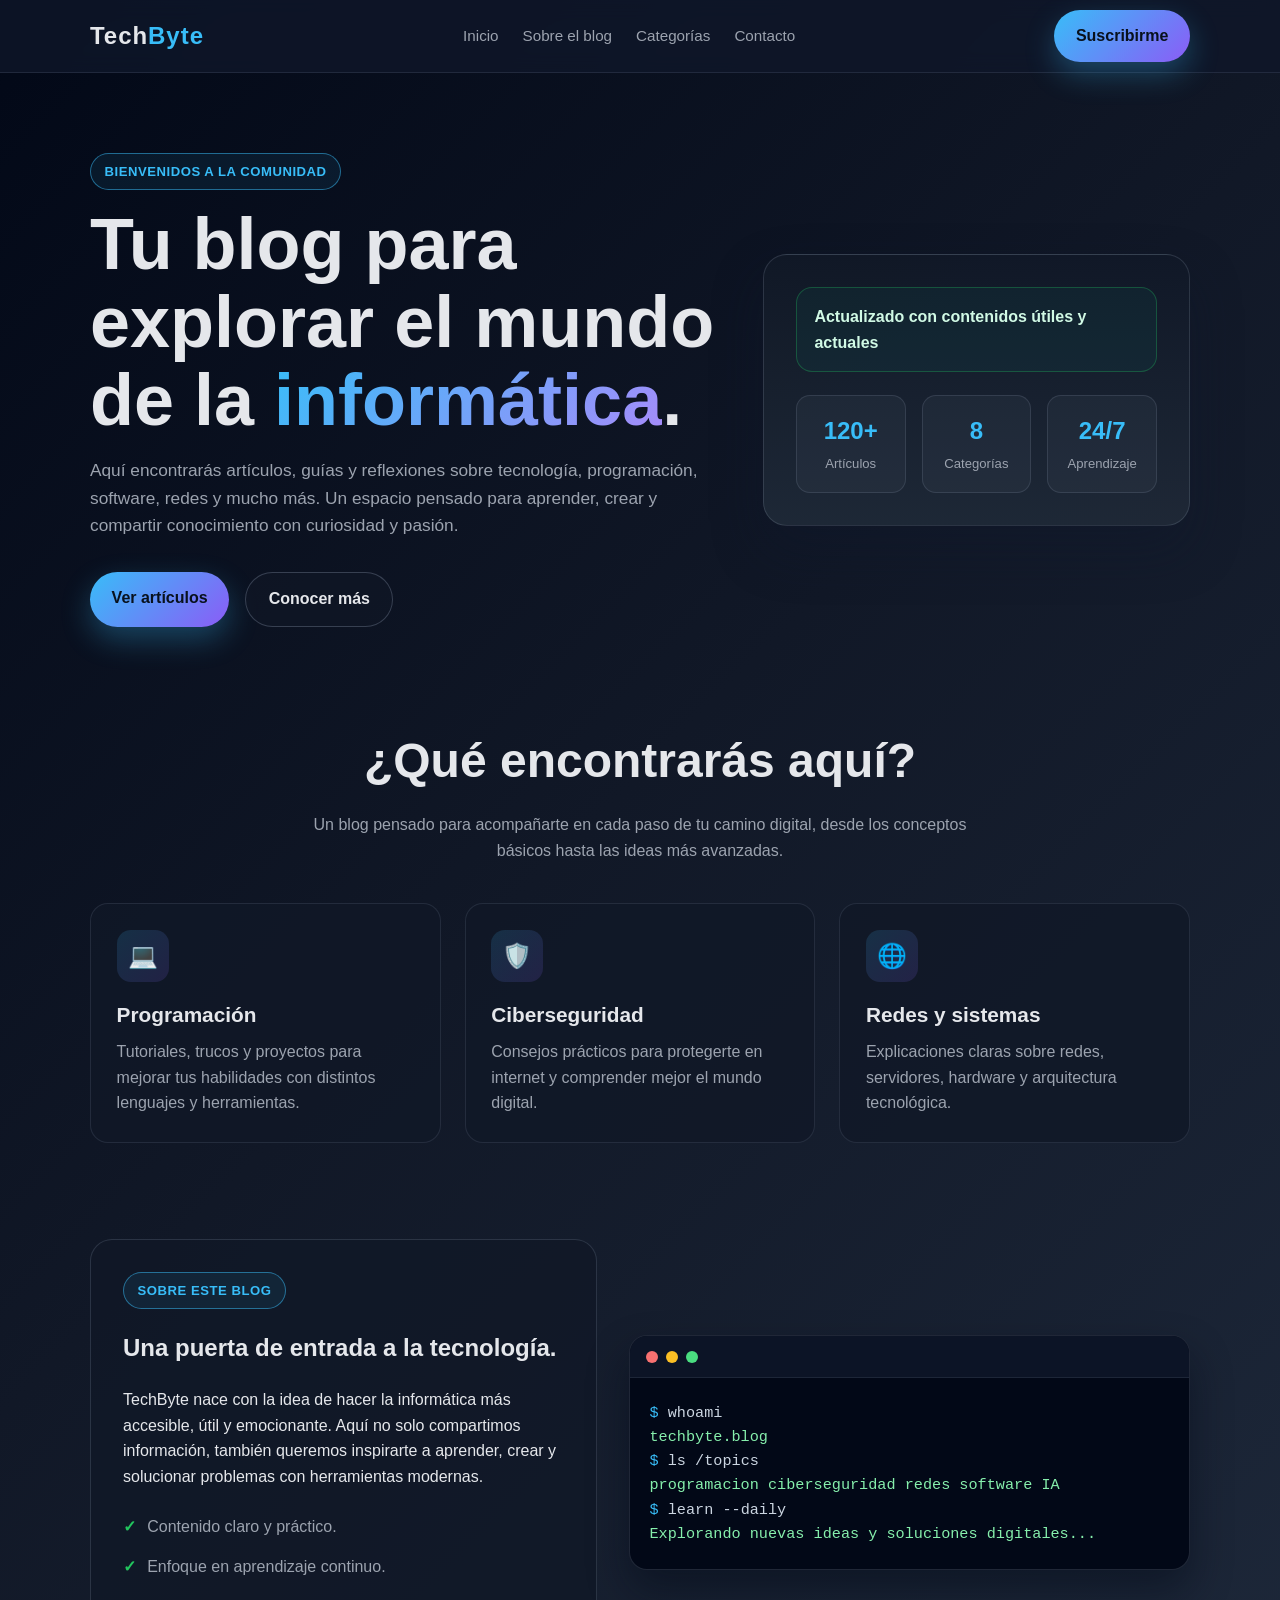
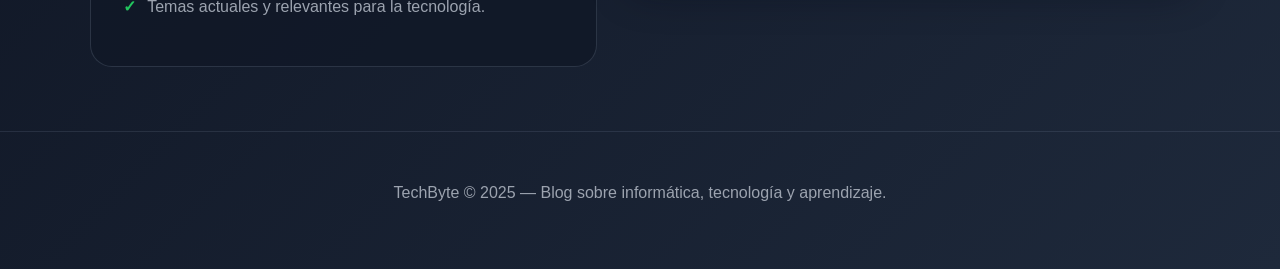
==== index.html @ 6f463935 "init" ====
<!DOCTYPE html>
<html lang="es">
  <head>
    <meta charset="UTF-8" />
    <meta name="viewport" content="width=device-width, initial-scale=1.0" />
    <title>TechByte | Blog de Informática</title>
    <link rel="stylesheet" href="styles.css" />
  </head>
  <body>
    <header>
      <div class="container nav">
        <a href="#" class="brand">Tech<span>Byte</span></a>
        <nav class="nav-links" aria-label="Menú principal">
          <a href="#inicio">Inicio</a>
          <a href="#sobre-mi">Sobre el blog</a>
          <a href="#categorias">Categorías</a>
          <a href="#contacto">Contacto</a>
        </nav>
        <a href="#contacto" class="cta">Suscribirme</a>
      </div>
    </header>

    <main id="inicio">
      <section class="hero">
        <div class="container hero-grid">
          <div>
            <div class="eyebrow">Bienvenidos a la comunidad</div>
            <h1>Tu blog para explorar el mundo de la <span class="highlight">informática</span>.</h1>
            <p class="lead">
              Aquí encontrarás artículos, guías y reflexiones sobre tecnología, programación,
              software, redes y mucho más. Un espacio pensado para aprender, crear y compartir
              conocimiento con curiosidad y pasión.
            </p>
            <div class="hero-actions">
              <a href="#categorias" class="cta">Ver artículos</a>
              <a href="#sobre-mi" class="secondary-btn">Conocer más</a>
            </div>
          </div>

          <div class="hero-card" aria-label="Resumen del blog">
            <div class="mini-panel">Actualizado con contenidos útiles y actuales</div>
            <div class="stats">
              <div class="stat">
                <strong>120+</strong>
                <span>Artículos</span>
              </div>
              <div class="stat">
                <strong>8</strong>
                <span>Categorías</span>
              </div>
              <div class="stat">
                <strong>24/7</strong>
                <span>Aprendizaje</span>
              </div>
            </div>
          </div>
        </div>
      </section>

      <section id="categorias">
        <div class="container">
          <div class="section-heading">
            <h2>¿Qué encontrarás aquí?</h2>
            <p>
              Un blog pensado para acompañarte en cada paso de tu camino digital, desde los
              conceptos básicos hasta las ideas más avanzadas.
            </p>
          </div>

          <div class="features">
            <article class="feature">
              <div class="icon">💻</div>
              <h3>Programación</h3>
              <p>
                Tutoriales, trucos y proyectos para mejorar tus habilidades con distintos lenguajes
                y herramientas.
              </p>
            </article>

            <article class="feature">
              <div class="icon">🛡️</div>
              <h3>Ciberseguridad</h3>
              <p>
                Consejos prácticos para protegerte en internet y comprender mejor el mundo digital.
              </p>
            </article>

            <article class="feature">
              <div class="icon">🌐</div>
              <h3>Redes y sistemas</h3>
              <p>
                Explicaciones claras sobre redes, servidores, hardware y arquitectura tecnológica.
              </p>
            </article>
          </div>
        </div>
      </section>

      <section id="sobre-mi">
        <div class="container about">
          <div class="about-box">
            <div class="eyebrow">Sobre este blog</div>
            <h2>Una puerta de entrada a la tecnología.</h2>
            <p>
              TechByte nace con la idea de hacer la informática más accesible, útil y emocionante.
              Aquí no solo compartimos información, también queremos inspirarte a aprender, crear y
              solucionar problemas con herramientas modernas.
            </p>
            <ul>
              <li>Contenido claro y práctico.</li>
              <li>Enfoque en aprendizaje continuo.</li>
              <li>Temas actuales y relevantes para la tecnología.</li>
            </ul>
          </div>

          <div class="terminal" aria-label="Terminal de ejemplo del blog">
            <div class="terminal-header">
              <span class="dot red"></span>
              <span class="dot yellow"></span>
              <span class="dot green"></span>
            </div>
            <div class="terminal-body">
              <div><span class="prompt">$</span> whoami</div>
              <div class="output">techbyte.blog</div>
              <div><span class="prompt">$</span> ls /topics</div>
              <div class="output">programacion  ciberseguridad  redes  software  IA</div>
              <div><span class="prompt">$</span> learn --daily</div>
              <div class="output">Explorando nuevas ideas y soluciones digitales...</div>
            </div>
          </div>
        </div>
      </section>
    </main>

    <footer id="contacto">
      <div class="container">
        <p>TechByte © 2025 — Blog sobre informática, tecnología y aprendizaje.</p>
      </div>
    </footer>
  </body>
</html>
---- styles.css ----
:root {
  --bg: #0f172a;
  --panel: #111827;
  --panel-soft: #1f2937;
  --primary: #38bdf8;
  --secondary: #8b5cf6;
  --text: #e5e7eb;
  --muted: #9ca3af;
  --accent: #22c55e;
  --shadow: rgba(15, 23, 42, 0.35);
}

* {
  box-sizing: border-box;
}

html {
  scroll-behavior: smooth;
}

body {
  margin: 0;
  font-family: Arial, Helvetica, sans-serif;
  background: linear-gradient(135deg, #020817 0%, #111827 45%, #1e293b 100%);
  color: var(--text);
  line-height: 1.6;
}

a {
  color: inherit;
  text-decoration: none;
}

.container {
  width: min(1100px, calc(100% - 2rem));
  margin: 0 auto;
}

header {
  position: sticky;
  top: 0;
  z-index: 10;
  background: rgba(15, 23, 42, 0.8);
  backdrop-filter: blur(10px);
  border-bottom: 1px solid rgba(148, 163, 184, 0.15);
}

.nav {
  display: flex;
  align-items: center;
  justify-content: space-between;
  min-height: 72px;
}

.brand {
  font-size: 1.5rem;
  font-weight: 700;
  letter-spacing: 0.04em;
}

.brand span {
  color: var(--primary);
}

.nav-links {
  display: flex;
  gap: 1.5rem;
  color: var(--muted);
  font-size: 0.95rem;
}

.nav-links a:hover {
  color: var(--text);
}

.cta {
  display: inline-block;
  padding: 0.85rem 1.35rem;
  border-radius: 999px;
  background: linear-gradient(135deg, var(--primary), var(--secondary));
  color: #08111d;
  font-weight: 700;
  box-shadow: 0 12px 30px rgba(56, 189, 248, 0.3);
}

.hero {
  padding: 5rem 0 4rem;
}

.hero-grid {
  display: grid;
  grid-template-columns: 1.2fr 0.8fr;
  gap: 2rem;
  align-items: center;
}

.eyebrow {
  display: inline-flex;
  padding: 0.45rem 0.85rem;
  border-radius: 999px;
  border: 1px solid rgba(56, 189, 248, 0.5);
  background: rgba(56, 189, 248, 0.08);
  color: var(--primary);
  font-size: 0.82rem;
  font-weight: 700;
  letter-spacing: 0.04em;
  text-transform: uppercase;
}

h1 {
  font-size: clamp(2.5rem, 6vw, 4.5rem);
  line-height: 1.08;
  margin: 1rem 0;
}

h1 .highlight {
  background: linear-gradient(135deg, var(--primary), #a78bfa);
  -webkit-background-clip: text;
  background-clip: text;
  color: transparent;
}

.lead {
  color: var(--muted);
  font-size: 1.08rem;
  max-width: 620px;
}

.hero-actions {
  display: flex;
  gap: 1rem;
  margin-top: 2rem;
  flex-wrap: wrap;
}

.secondary-btn {
  display: inline-block;
  padding: 0.85rem 1.4rem;
  border-radius: 999px;
  border: 1px solid rgba(148, 163, 184, 0.3);
  color: var(--text);
  background: rgba(17, 24, 39, 0.6);
  font-weight: 600;
}

.hero-card {
  background: linear-gradient(180deg, rgba(17, 24, 39, 0.95), rgba(31, 41, 55, 0.95));
  border: 1px solid rgba(148, 163, 184, 0.2);
  border-radius: 24px;
  box-shadow: 0 24px 50px var(--shadow);
  padding: 2rem;
}

.mini-panel {
  background: rgba(15, 118, 110, 0.1);
  border: 1px solid rgba(34, 197, 94, 0.3);
  color: #d1fae5;
  border-radius: 16px;
  padding: 1rem 1.1rem;
  margin-bottom: 1rem;
  font-weight: 600;
}

.stats {
  display: grid;
  grid-template-columns: repeat(3, minmax(90px, 1fr));
  gap: 1rem;
  margin-top: 1.4rem;
}

.stat {
  background: rgba(148, 163, 184, 0.06);
  border: 1px solid rgba(148, 163, 184, 0.18);
  border-radius: 14px;
  padding: 1rem 0.8rem;
  text-align: center;
}

.stat strong {
  display: block;
  font-size: 1.5rem;
  color: var(--primary);
}

.stat span {
  font-size: 0.82rem;
  color: var(--muted);
}

section {
  padding: 2rem 0 4rem;
}

.section-heading {
  text-align: center;
  max-width: 700px;
  margin: 0 auto 2.5rem;
}

.section-heading h2 {
  font-size: clamp(2rem, 4vw, 3rem);
  margin: 0 0 0.8rem;
}

.section-heading p {
  color: var(--muted);
  margin: 0;
}

.features {
  display: grid;
  grid-template-columns: repeat(3, minmax(0, 1fr));
  gap: 1.5rem;
}

.feature {
  background: rgba(17, 24, 39, 0.8);
  border: 1px solid rgba(148, 163, 184, 0.15);
  border-radius: 18px;
  padding: 1.6rem;
  transition: transform 0.2s ease, border-color 0.2s ease;
}

.feature:hover {
  transform: translateY(-4px);
  border-color: rgba(56, 189, 248, 0.45);
}

.icon {
  width: 52px;
  height: 52px;
  border-radius: 14px;
  display: grid;
  place-items: center;
  font-size: 1.5rem;
  background: linear-gradient(135deg, rgba(56, 189, 248, 0.15), rgba(139, 92, 246, 0.15));
  margin-bottom: 1rem;
}

.feature h3 {
  margin: 0 0 0.5rem;
  font-size: 1.3rem;
}

.feature p {
  color: var(--muted);
  margin: 0;
}

.about {
  display: grid;
  grid-template-columns: 0.95fr 1.05fr;
  gap: 2rem;
  align-items: center;
}

.about-box {
  background: rgba(17, 24, 39, 0.8);
  border: 1px solid rgba(148, 163, 184, 0.2);
  border-radius: 22px;
  padding: 2rem;
}

.about-box ul {
  list-style: none;
  padding: 0;
  margin: 1.5rem 0 0;
}

.about-box li {
  margin-bottom: 0.9rem;
  color: var(--muted);
  display: flex;
  align-items: center;
  gap: 0.7rem;
}

.about-box li::before {
  content: "✓";
  color: var(--accent);
  font-weight: bold;
}

.terminal {
  background: #020817;
  border: 1px solid rgba(148, 163, 184, 0.2);
  border-radius: 18px;
  overflow: hidden;
  box-shadow: 0 20px 40px rgba(2, 8, 23, 0.45);
}

.terminal-header {
  display: flex;
  gap: 0.5rem;
  padding: 0.9rem 1rem;
  border-bottom: 1px solid rgba(148, 163, 184, 0.12);
  background: rgba(15, 23, 42, 0.8);
}

.dot {
  width: 12px;
  height: 12px;
  border-radius: 50%;
}

.dot.red { background: #f87171; }
.dot.yellow { background: #fbbf24; }
.dot.green { background: #4ade80; }

.terminal-body {
  padding: 1.4rem 1.2rem;
  color: #cbd5e1;
  font-family: "Courier New", Courier, monospace;
  font-size: 0.95rem;
}

.terminal-body .prompt {
  color: var(--primary);
}

.terminal-body .output {
  color: #86efac;
}

footer {
  padding: 2rem 0 3rem;
  text-align: center;
  color: var(--muted);
  border-top: 1px solid rgba(148, 163, 184, 0.15);
}

@media (max-width: 800px) {
  .hero-grid,
  .about,
  .features {
    grid-template-columns: 1fr;
  }

  .nav {
    flex-wrap: wrap;
    justify-content: center;
    padding: 1rem 0;
    gap: 0.9rem;
  }

  .nav-links {
    justify-content: center;
    flex-wrap: wrap;
  }
}
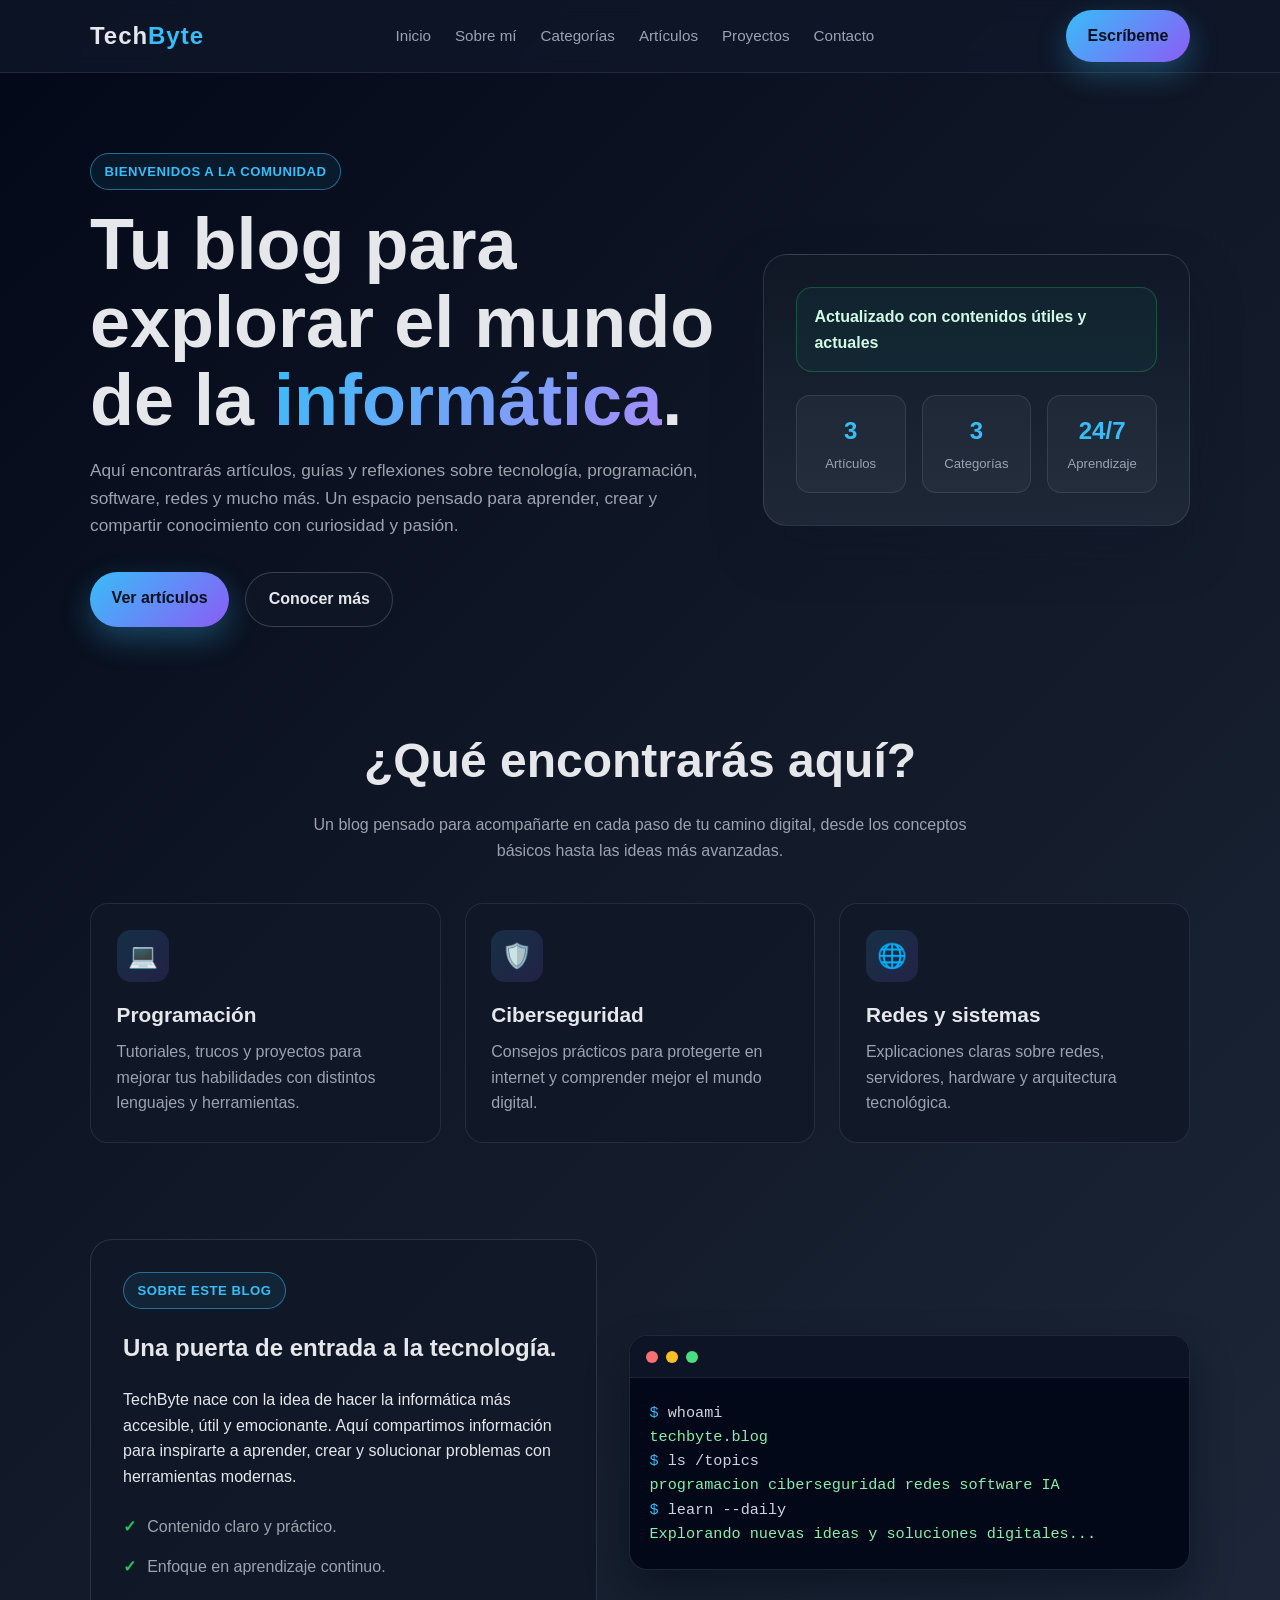
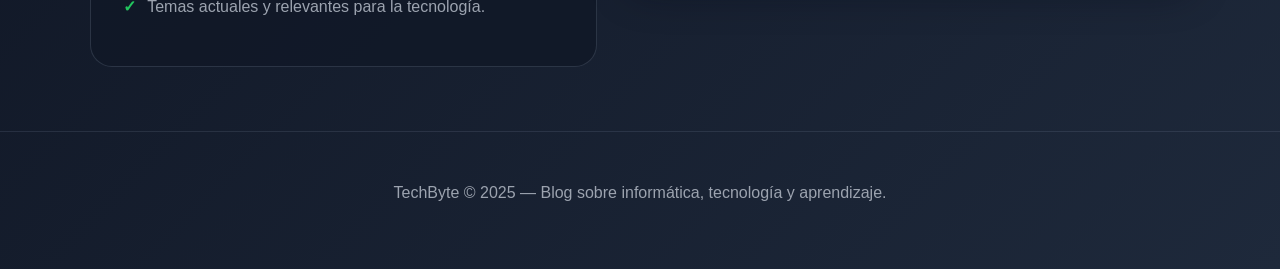
==== commit 4b9bab80: "Add files via upload" ====
--- a/index.html
+++ b/index.html
@@ -9,14 +9,16 @@
   <body>
     <header>
       <div class="container nav">
-        <a href="#" class="brand">Tech<span>Byte</span></a>
+        <a href="index.html" class="brand">Tech<span>Byte</span></a>
         <nav class="nav-links" aria-label="Menú principal">
-          <a href="#inicio">Inicio</a>
-          <a href="#sobre-mi">Sobre el blog</a>
-          <a href="#categorias">Categorías</a>
-          <a href="#contacto">Contacto</a>
+          <a href="index.html">Inicio</a>
+          <a href="sobre-mi.html">Sobre mí</a>
+          <a href="categorias/index.html">Categorías</a>
+          <a href="articulos/index.html">Artículos</a>
+          <a href="proyectos/index.html">Proyectos</a>
+          <a href="contacto.html">Contacto</a>
         </nav>
-        <a href="#contacto" class="cta">Suscribirme</a>
+        <a href="contacto.html" class="cta">Escríbeme</a>
       </div>
     </header>
 
@@ -32,8 +34,8 @@
               conocimiento con curiosidad y pasión.
             </p>
             <div class="hero-actions">
-              <a href="#categorias" class="cta">Ver artículos</a>
-              <a href="#sobre-mi" class="secondary-btn">Conocer más</a>
+              <a href="articulos/index.html" class="cta">Ver artículos</a>
+              <a href="sobre-mi.html" class="secondary-btn">Conocer más</a>
             </div>
           </div>
 
@@ -41,11 +43,11 @@
             <div class="mini-panel">Actualizado con contenidos útiles y actuales</div>
             <div class="stats">
               <div class="stat">
-                <strong>120+</strong>
+                <strong>3</strong>
                 <span>Artículos</span>
               </div>
               <div class="stat">
-                <strong>8</strong>
+                <strong>3</strong>
                 <span>Categorías</span>
               </div>
               <div class="stat">
@@ -68,30 +70,30 @@
           </div>
 
           <div class="features">
-            <article class="feature">
+            <a class="feature" href="categorias/programacion.html">
               <div class="icon">💻</div>
               <h3>Programación</h3>
               <p>
                 Tutoriales, trucos y proyectos para mejorar tus habilidades con distintos lenguajes
                 y herramientas.
               </p>
-            </article>
+            </a>
 
-            <article class="feature">
+            <a class="feature" href="categorias/ciberseguridad.html">
               <div class="icon">🛡️</div>
               <h3>Ciberseguridad</h3>
               <p>
                 Consejos prácticos para protegerte en internet y comprender mejor el mundo digital.
               </p>
-            </article>
+            </a>
 
-            <article class="feature">
+            <a class="feature" href="categorias/redes-sistemas.html">
               <div class="icon">🌐</div>
               <h3>Redes y sistemas</h3>
               <p>
                 Explicaciones claras sobre redes, servidores, hardware y arquitectura tecnológica.
               </p>
-            </article>
+            </a>
           </div>
         </div>
       </section>
@@ -103,8 +105,8 @@
             <h2>Una puerta de entrada a la tecnología.</h2>
             <p>
               TechByte nace con la idea de hacer la informática más accesible, útil y emocionante.
-              Aquí no solo compartimos información, también queremos inspirarte a aprender, crear y
-              solucionar problemas con herramientas modernas.
+              Aquí compartimos información para inspirarte a aprender, crear y solucionar problemas
+              con herramientas modernas.
             </p>
             <ul>
               <li>Contenido claro y práctico.</li>
--- a/styles.css
+++ b/styles.css
@@ -64,6 +64,8 @@
 
 .nav-links {
   display: flex;
+  flex-wrap: wrap;
+  justify-content: center;
   gap: 1.5rem;
   color: var(--muted);
   font-size: 0.95rem;
@@ -226,6 +228,11 @@
   border-color: rgba(56, 189, 248, 0.45);
 }
 
+a.feature {
+  display: block;
+  color: inherit;
+}
+
 .icon {
   width: 52px;
   height: 52px;
@@ -329,6 +336,82 @@
   border-top: 1px solid rgba(148, 163, 184, 0.15);
 }
 
+.page-main {
+  min-height: calc(100vh - 180px);
+  padding: 4rem 0 5rem;
+}
+
+.page-heading {
+  max-width: 760px;
+  margin-bottom: 2.5rem;
+}
+
+.page-heading h1 {
+  font-size: clamp(2.25rem, 5vw, 3.5rem);
+}
+
+.page-heading p,
+.page-copy {
+  color: var(--muted);
+  font-size: 1.05rem;
+}
+
+.content-list {
+  display: grid;
+  gap: 1rem;
+  max-width: 820px;
+}
+
+.list-item {
+  display: block;
+  padding: 1.25rem 1.4rem;
+  background: rgba(17, 24, 39, 0.8);
+  border: 1px solid rgba(148, 163, 184, 0.18);
+  border-radius: 12px;
+  transition: border-color 0.2s ease, transform 0.2s ease;
+}
+
+a.list-item:hover {
+  transform: translateY(-2px);
+  border-color: rgba(56, 189, 248, 0.55);
+}
+
+.list-item h2,
+.list-item h3 {
+  margin: 0 0 0.35rem;
+}
+
+.list-item p {
+  margin: 0;
+  color: var(--muted);
+}
+
+.meta {
+  color: var(--primary);
+  font-size: 0.85rem;
+  font-weight: 700;
+}
+
+.detail-list {
+  display: grid;
+  gap: 1rem;
+  padding: 0;
+  list-style: none;
+}
+
+.detail-list li {
+  padding-left: 1.2rem;
+  border-left: 2px solid var(--primary);
+}
+
+.detail-list strong {
+  display: block;
+}
+
+.detail-list span {
+  color: var(--muted);
+}
+
 @media (max-width: 800px) {
   .hero-grid,
   .about,
